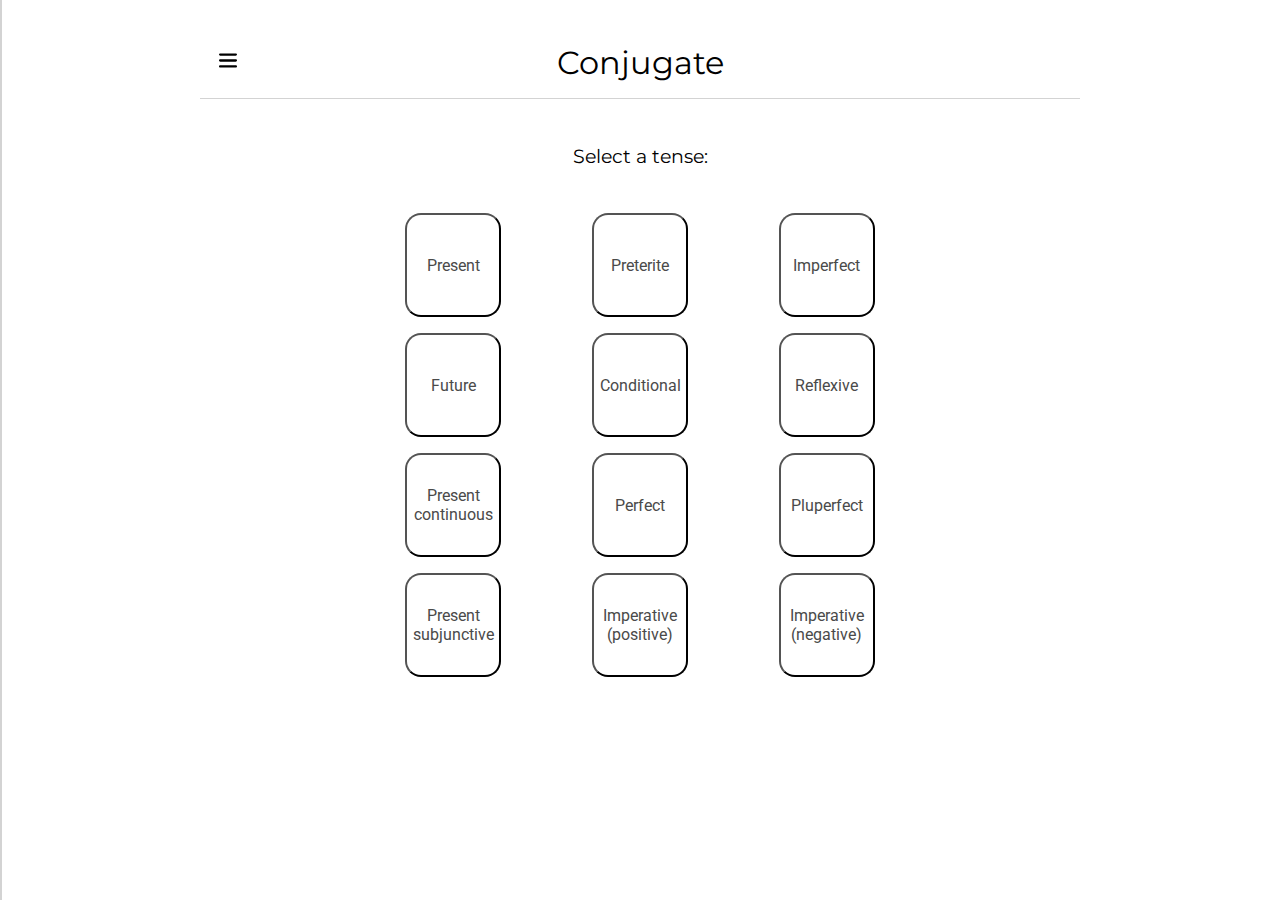
==== app.html @ 7dacc498 "tidying up CSS" ====
<!DOCTYPE html>
<html lang="en">
  <head>
    <meta charset="UTF-8" />
    <meta
      name="description"
      content="Practice conjugating regular and irregular verbs with our interactive verb table application."
    />
    <meta http-equiv="X-UA-Compatible" content="IE=edge" />
    <meta name="viewport" content="width=device-width, initial-scale=1.0" />
    <title>Conjugator - Practice</title>
    <!-- CUSTOM CSS -->
    <link rel="stylesheet" href="./css/main.css" />
    <link rel="stylesheet" href="./css/specifics.css" />
    <!-- GOOGLE FONTS -->
    <link rel="preconnect" href="https://fonts.googleapis.com" />
    <link rel="preconnect" href="https://fonts.gstatic.com" crossorigin />
    <link
      href="https://fonts.googleapis.com/css2?family=Montserrat:ital,wght@0,400;0,700;1,400&family=Roboto:ital,wght@0,300;0,700;1,300&display=swap"
      rel="stylesheet"
    />
    <!-- JQUERY -->
    <script src="https://ajax.googleapis.com/ajax/libs/jquery/3.6.0/jquery.min.js"></script>
    <script>
      $(function () {
        $("#js-header").load("header.html");
      });
    </script>
  </head>
  <body>
    <!-- HEADER -->
    <header id="js-header"></header>
    <main>
      <!-- APPLICATION - MENU-->
      <figure id="app-menu">
        <figcaption id="app-menu-title">Select a tense:</figcaption>
        <div id="app-menu-grid">
          <button class="menu-btn" id="pres">Present</button>
          <button class="menu-btn" id="pret">Preterite</button>
          <button class="menu-btn" id="imperf">Imperfect</button>
          <button class="menu-btn" id="fut">Future</button>
          <button class="menu-btn" id="cond">Conditional</button>
          <button class="menu-btn" id="ref">Reflexive</button>
          <button class="menu-btn" id="presCon">Present continuous</button>
          <button class="menu-btn" id="perf">Perfect</button>
          <button class="menu-btn" id="pluperf">Pluperfect</button>
          <button class="menu-btn" id="presSubj">Present subjunctive</button>
          <button class="menu-btn" id="imperaPos">Imperative (positive)</button>
          <button class="menu-btn" id="imperaNeg">Imperative (negative)</button>
        </div>
      </figure>
      <!-- APPLICATION - PRACTICE -->
      <figure id="app">
        <button id="quit-btn">x</button>
        <table id="app-body">
          <caption id="app-title">
            UPDATE
          </caption>
          <thead>
            <tr>
              <th scope="col">Person</th>
              <th scope="col" id="title-ending">?</th>
              <th scope="col">Example</th>
            </tr>
          </thead>
          <tbody>
            <tr>
              <td id="yo-per">yo</td>
              <td id="yo-end"></td>
              <td id="yo-ex"></td>
            </tr>
            <tr>
              <td id="tú-per">tú</td>
              <td id="tú-end"></td>
              <td id="tú-ex"></td>
            </tr>
            <tr>
              <td id="él/ella-per">él/ella</td>
              <td id="él/ella-end"></td>
              <td id="él/ella-ex"></td>
            </tr>
            <tr>
              <!-- div allows control of row height for multiline text -->
              <td id="nosotros/nosotras-per"><div>nosotros/nosotras</div></td>
              <td id="nosotros/nosotras-end"></td>
              <td>
                <!-- id attached to div instead of td to ensure div rules are applied to text added through javascript -->
                <div id="nosotros/nosotras-ex"></div>
              </td>
            </tr>
            <tr>
              <!-- div allows control of row height for multiline text -->
              <td id="vosotros/vosotras-per"><div>vosotros/vosotras</div></td>
              <td id="vosotros/vosotras-end"></td>
              <td id="vosotros/vosotras-ex"></td>
            </tr>
            <tr>
              <td id="ellos/ellas-per">ellos/ellas</td>
              <td id="ellos/ellas-end"></td>
              <td id="ellos/ellas-ex"></td>
            </tr>
          </tbody>
          <tfoot>
            <tr>
              <td colspan="3">
                <button id="show-ans">Show answer</button>
                <button id="got-it">Got it!</button>
                <button id="try-again">Try again</button>
              </td>
            </tr>
          </tfoot>
        </table>
      </figure>
      <!-- SCORE SCREEN -->
      <div id="score-container">
        <p id="score">UPDATE</p>
        <button id="score-back-btn">Back</button>
      </div>
    </main>
    <!-- CUSTOM JAVASCRIPT -->
    <script src="./js/app.js"></script>
    <script src="./js/tense-dicts.js"></script>
  </body>
</html>
---- css/main.css ----
/* | CUSTOM PROPERTIES */

:root {
  --heading-font: "Montserrat", sans-serif;
  --paragraph-font: "Roboto", sans-serif;
  --paragraph-color: rgb(74, 74, 74);
  --my-red: rgb(211, 62, 67);
  --my-green: rgb(73, 159, 104);
  --my-blue: rgb(110, 68, 255);
}

/* | GENERAL STYLES */

main {
  margin: 1vh 3vw;
}

h1, h2, h3 {
  font-family: var(--heading-font);
  font-weight: normal;
}

p {
  font-family: var(--paragraph-font);
  color: var(--paragraph-color);
  font-size: 1em;
  line-height: 1.5em;
}

a:link, a:visited {
  color: var(--my-blue)
}

ul, ol {
  font-family: var(--paragraph-font);
  color: var(--paragraph-color);
  font-size: 1em;
  line-height: 1.5em;
}

table {
  table-layout: fixed;
  border-collapse: collapse;
  text-align: center;
  box-sizing: border-box;
  font-family: var(--heading-font); /* default to ensure captions etc. get captured */
}

th {
  font-family: var(--heading-font);
  font-weight: normal;
}

td {
  font-family: var(--paragraph-font);
  color: var(--paragraph-color);
  height: 1.5em;
  border: solid 2px black;
  word-wrap: break-word;
}

/* | UTILITIES */

.title {
  font-size: 2em;
}

/* | RESPONSIVE DESIGN */

@media screen and (min-width: 950px) {

  html {
    margin: 2vh 15vw;
  }

  main {
    margin: 1vh 10vw;
  }

}

@media screen and (min-width: 550px) and (max-width: 949px) {

  html {
    margin: 2vh 10vw;
  }

  main {
    margin: 1vh 7.5vw;
  }
}
---- css/specifics.css ----
/* | HEADER */

/* || Javascript header load */
#js-header {
  height: 8vh;
  border-bottom: 1px solid lightgrey;
  display: flex;
  align-items: center;
  justify-content: center;
  font-family: var(--heading-font);
}

/* || Header flexbox */

/* Set flex-grow for left and right divs (operating as spans) to 1, meaning:
  -only these divs will grow
  -they both get same widths - and will eventually distribute available space
  -center element will always be perfectly centered
    */
#nav-open-btn-container {
  flex: 1;
  /* border: 2px solid red; */
}

#header-title {
  flex: 4;
  text-align: center;
  text-decoration: none;
  color: black;
  /* border: 2px solid blue; */
}

#header-flex-dummy {
  flex: 1;
  /* border: 2px solid green; */
}

/* || Nav-sidebar */

/* Sidebar open button */
#nav-open-btn {
  width: 2.2em;
  border: none;
  background: none;
  margin-left: 1em;
  z-index: 1;
  cursor: pointer;
}

/* || Sidebar menu */

#nav-sidebar {
  height: 100%;
  width: 0; /* 0 width - change this with JavaScript for on open */
  position: fixed;
  z-index: 1;
  top: 0;
  left: 0;
  background-color: white;
  border: 1px solid lightgrey;
  overflow-x: hidden; /* Disable horizontal scroll */
  padding-top: 4em;
  transition: 0.5s;
}

/* || Sidebar close button */

#nav-sidebar #nav-close-btn {
  position: absolute;
  top: 0;
  right: 0.7em;
  font-size: 2.2em;
  margin-left: 1em;
}

/* || Sidebar menu links */

#nav-sidebar a {
  padding: 0.5em 0.5em 0.5em 1.5em;
  text-decoration: none;
  font-size: 1.5em;
  color: var(--paragraph-color);
  display: block;
  transition: 0.3s;
}

/* | LEARN PAGE */

#learn-article table{
  width: 100%;
  margin-bottom: 1em;
  border: 1px solid lightgrey;
}
  
.ar-end{
  color: var(--my-red);
}
  
.er-end{
  color: var(--my-green);
}
  
.ir-end{
  color: var(--my-blue);
}
  
#learn-nav{
  font-family: var(--heading-font);
  padding: 0.5em;
  border: 1px solid lightgrey;
  border-radius: 1em;
}
  
#learn-nav ul{
  margin: 0; 
  padding: 0;
  list-style-type: none;
  line-height: 2em;
}
  
.to-top{
  display: block;
  margin-bottom: 1.5em;
  font-family: var(--paragraph-font);
}

/* | APP PAGE */

/* || App menu */

#app-menu-title {
  text-align: center;
  font-family: var(--heading-font);
  font-size: 1.2em;
  margin: 5vh;
}

#app-menu-grid {
  display: grid;
  height: 100%;
  width: 100%;
  margin: 0 auto;
  grid-template-columns: repeat(3, 1fr);
  gap: 1em;
  justify-content: center;
}

#app-menu-grid button {
  font-family: var(--paragraph-font);
  color: var(--paragraph-color);
  border-radius: 1em;
  font-size: 1em;
  background-color: white;
  height: 6.5em;
  width: 6em;
  margin: 0 auto;
}

/* ||| App */

#app {
  display: none;
  position: relative;
  box-sizing: border-box;
  width: 100%;
  margin: 1em auto;
  border: 1px solid var(--paragraph-color);
  border-radius: 1em;
  font-size: 1em;
  padding: 0.5em;
}

#app-title {
  margin: 0.2em auto;
  /* border: 2px solid green; */
}

#app-body{
  width: 100%;
  height: 77vh;
  table-layout: fixed;
  /* border: 2px solid red; */
}

#quit-btn {
  position: absolute;
  right: 0;
  top: 0;
  margin: 1vw;
  border-radius: 0.6em;
  font-family: var(--paragraph-font);
  font-size: 1em;
  background-color: white;
}

/* height property prevents row expanding for multiline text (can only set max height on div, not on td). NOTE that for nosotros/nosotras-ex, the id in the html file is attached to the div, rather than the td, to ensure that it's caught as well when the text is added via javascript.

transform property balances text displacement caused by div */
td div {
  height: 1.5em;
  transform: translateY(-0.5em);
  font-family: var(--paragraph-font);
}

/* Generic button code  */
td button {
  font-size: 1em;
  font-family: var(--paragraph-font);
  padding: 0.3em;
  border-radius: 0.7em;
  height: 2.8em;
  margin: auto 0;
}

#show-ans {
  display: inline-block;
  background-color: white;
}

#got-it {
  display: none;
  width: 33.3%;
  background-color: white;
  color: var(--my-green);
}

#try-again {
  display: none;
  width: 33.3%;
  background-color: white;
  color: var(--my-red);
}

/* || Score screen */

#score-container {
  display: none;
  flex-direction: column;
  box-sizing: border-box;
  height: 85vh;
  align-items: center;
  justify-content: center;
}

#score {
  font-size: 1.6em;
}

#score-back-btn {
  font-size: 1.3em;
  font-family: var(--paragraph-font);
  padding: 0.4em;
  border-radius: 0.7em;
}

/* | REPONSIVE DESIGN */

@media screen and (min-width: 650px) {
  #nav-sidebar a {
    font-size: 1.5em;
  }

  #nav-sidebar a:hover {
    color: #f1f1f1;
  }

  #learn-article table {
    width: 70%;
  }
}

@media screen and (min-width: 650px) and (max-width: 949px) {
  #learn-article table {
    width: 80%;
  }

}
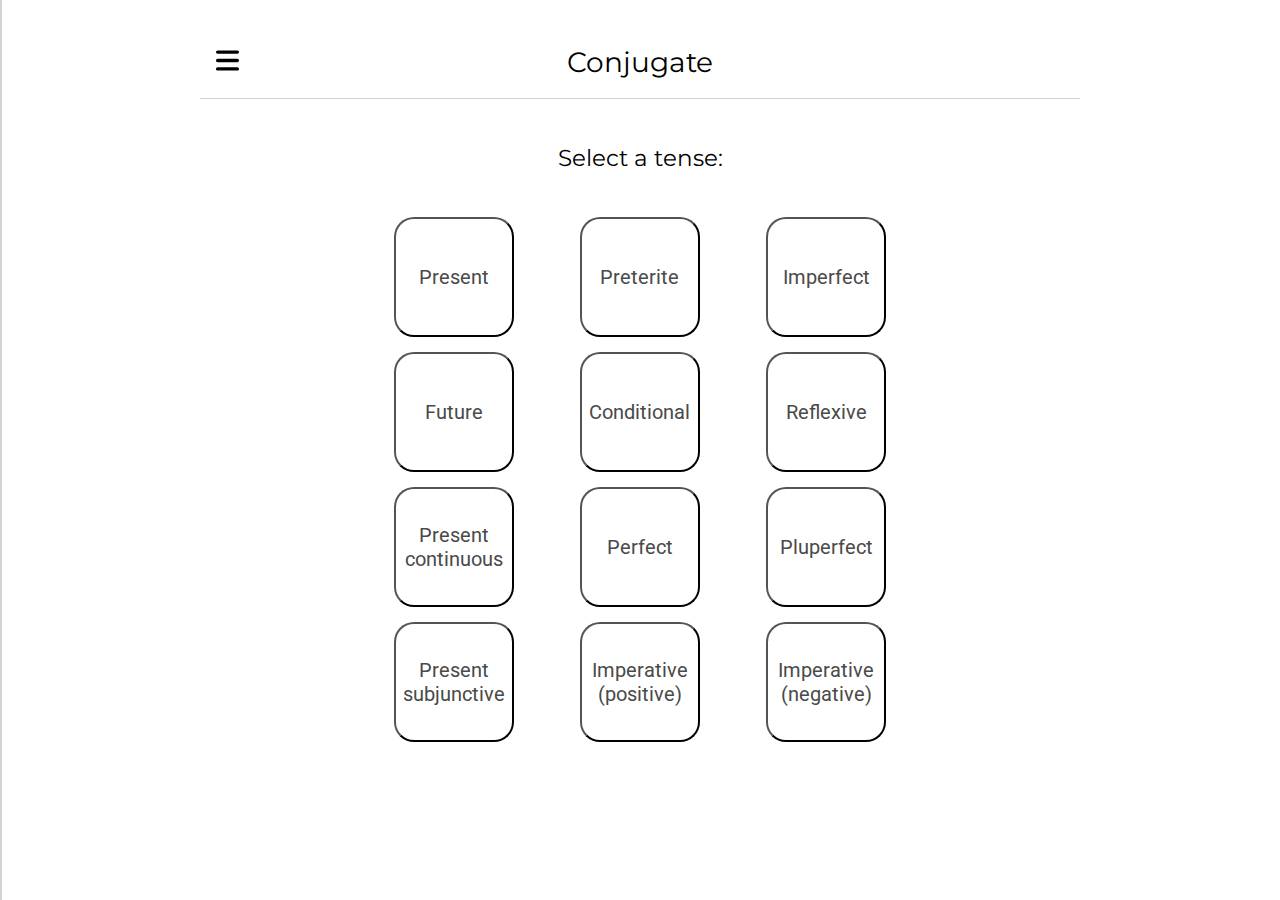
==== commit d6185d1b: "test page added; coming soon tooltips removed" ====
--- a/app.html
+++ b/app.html
@@ -4,7 +4,7 @@
     <meta charset="UTF-8" />
     <meta
       name="description"
-      content="Practice conjugating regular and irregular verbs with our interactive verb table application."
+      content="Practice what you've learned with our interactive verb table application."
     />
     <meta http-equiv="X-UA-Compatible" content="IE=edge" />
     <meta name="viewport" content="width=device-width, initial-scale=1.0" />
@@ -65,39 +65,37 @@
           </thead>
           <tbody>
             <tr>
-              <td id="yo-per">yo</td>
-              <td id="yo-end"></td>
-              <td id="yo-ex"></td>
+              <td><div id="yo-per">yo</div></td>
+              <td><div id="yo-end"></div></td>
+              <!-- divs allow control of row height for multiline text -->
+              <!-- id attached to div instead of td to ensure div rules are applied to text added through javascript -->
+              <td><div id="yo-ex"></div></td>
             </tr>
             <tr>
-              <td id="tú-per">tú</td>
-              <td id="tú-end"></td>
-              <td id="tú-ex"></td>
+              <td><div id="tú-per">tú</div></td>
+              <td><div id="tú-end"></div></td>
+              <td><div id="tú-ex"></div></td>
             </tr>
             <tr>
-              <td id="él/ella-per">él/ella</td>
-              <td id="él/ella-end"></td>
-              <td id="él/ella-ex"></td>
+              <td><div id="él/ella-per">él/ella</div></td>
+              <td><div id="él/ella-end"></div></td>
+              <td><div id="él/ella-ex"></div></td>
+            </tr>
+            <tr>
+              <td><div id="nosotros/nosotras-per">nosotros/nosotras</div></td>
+              <td><div id="nosotros/nosotras-end"></div></td>
+              <td><div id="nosotros/nosotras-ex"></div></td>
             </tr>
             <tr>
               <!-- div allows control of row height for multiline text -->
-              <td id="nosotros/nosotras-per"><div>nosotros/nosotras</div></td>
-              <td id="nosotros/nosotras-end"></td>
-              <td>
-                <!-- id attached to div instead of td to ensure div rules are applied to text added through javascript -->
-                <div id="nosotros/nosotras-ex"></div>
-              </td>
+              <td><div id="vosotros/vosotras-per">vosotros/vosotras</div></td>
+              <td><div id="vosotros/vosotras-end"></div></td>
+              <td><div id="vosotros/vosotras-ex"></div></td>
             </tr>
             <tr>
-              <!-- div allows control of row height for multiline text -->
-              <td id="vosotros/vosotras-per"><div>vosotros/vosotras</div></td>
-              <td id="vosotros/vosotras-end"></td>
-              <td id="vosotros/vosotras-ex"></td>
-            </tr>
-            <tr>
-              <td id="ellos/ellas-per">ellos/ellas</td>
-              <td id="ellos/ellas-end"></td>
-              <td id="ellos/ellas-ex"></td>
+              <td><div id="ellos/ellas-per">ellos/ellas</div></td>
+              <td><div id="ellos/ellas-end"></div></td>
+              <td><div id="ellos/ellas-ex"></div></td>
             </tr>
           </tbody>
           <tfoot>
--- a/css/main.css
+++ b/css/main.css
@@ -11,31 +11,59 @@
 
 /* | GENERAL STYLES */
 
+html {
+  /* base figure for rem calculations; see https://developer.mozilla.org/en-US/docs/Learn/CSS/Styling_text/Fundamentals */
+  font-size: 10px;
+}
+
 main {
   margin: 1vh 3vw;
 }
 
-h1, h2, h3 {
+h1 {
   font-family: var(--heading-font);
   font-weight: normal;
+  font-size: 2.75rem;
 }
 
-p {
+h2 {
+  font-family: var(--heading-font);
+  font-weight: normal;
+  font-size: 2.5rem;
+}
+
+h3 {
+  font-family: var(--heading-font);
+  font-weight: normal;
+  font-size: 2.25rem;
+}
+
+p, li {
   font-family: var(--paragraph-font);
   color: var(--paragraph-color);
-  font-size: 1em;
-  line-height: 1.5em;
+  font-size: 2rem;
+  line-height: 1.5;
 }
 
-a:link, a:visited {
-  color: var(--my-blue)
+a, a:visited {
+  color: var(--my-blue);
+  font-size: 2rem;
 }
 
-ul, ol {
+a:active {
+  opacity: 0.5;
+}
+
+/* Replaced with li rule above */
+/* ul, ol {
   font-family: var(--paragraph-font);
   color: var(--paragraph-color);
-  font-size: 1em;
-  line-height: 1.5em;
+  font-size: 2rem;
+  line-height: 1.5;
+} */
+
+span {
+  white-space: pre; /* prevents Learn page verb ending descriptions from spilling over lines */
 }
 
 table {
@@ -43,7 +71,8 @@
   border-collapse: collapse;
   text-align: center;
   box-sizing: border-box;
-  font-family: var(--heading-font); /* default to ensure captions etc. get captured */
+  font-family: var(--heading-font); /* default to ensure captions etc. are caught */
+  font-size: 1.5rem;
 }
 
 th {
@@ -54,18 +83,33 @@
 td {
   font-family: var(--paragraph-font);
   color: var(--paragraph-color);
-  height: 1.5em;
-  border: solid 2px black;
+  /* height: 1.5rem; */
+  /* border: solid 2px black; */
   word-wrap: break-word;
 }
 
 /* | UTILITIES */
 
 .title {
-  font-size: 2em;
+  font-size: 2.75rem;
+}
+
+.table-spaced td {
+  padding: 0.5rem;
 }
 
 /* | RESPONSIVE DESIGN */
+
+@media screen and (min-width: 550px) {
+
+  html {
+    margin: 2vh 10vw;
+  }
+
+  main {
+    margin: 1vh 7.5vw;
+  }
+}
 
 @media screen and (min-width: 950px) {
 
@@ -77,15 +121,4 @@
     margin: 1vh 10vw;
   }
 
-}
-
-@media screen and (min-width: 550px) and (max-width: 949px) {
-
-  html {
-    margin: 2vh 10vw;
-  }
-
-  main {
-    margin: 1vh 7.5vw;
-  }
 }--- a/css/specifics.css
+++ b/css/specifics.css
@@ -3,7 +3,7 @@
 /* || Javascript header load */
 #js-header {
   height: 8vh;
-  border-bottom: 1px solid lightgrey;
+  border-bottom: 0.1rem solid lightgrey;
   display: flex;
   align-items: center;
   justify-content: center;
@@ -12,7 +12,7 @@
 
 /* || Header flexbox */
 
-/* Set flex-grow for left and right divs (operating as spans) to 1, meaning:
+/* Sets flex-grow for left and right divs (operating as spans) to 1, meaning:
   -only these divs will grow
   -they both get same widths - and will eventually distribute available space
   -center element will always be perfectly centered
@@ -39,10 +39,10 @@
 
 /* Sidebar open button */
 #nav-open-btn {
-  width: 2.2em;
+  width: 3.5rem;
   border: none;
   background: none;
-  margin-left: 1em;
+  margin-left: 1rem;
   z-index: 1;
   cursor: pointer;
 }
@@ -57,10 +57,14 @@
   top: 0;
   left: 0;
   background-color: white;
-  border: 1px solid lightgrey;
+  border: 0.1rem solid lightgrey;
   overflow-x: hidden; /* Disable horizontal scroll */
-  padding-top: 4em;
+  padding-top: 4rem;
   transition: 0.5s;
+}
+
+#nav-sidebar a:hover {
+  color: #f1f1f1;
 }
 
 /* || Sidebar close button */
@@ -68,28 +72,64 @@
 #nav-sidebar #nav-close-btn {
   position: absolute;
   top: 0;
-  right: 0.7em;
-  font-size: 2.2em;
-  margin-left: 1em;
+  right: 1.5rem;
+  font-size: 5rem;
+  padding: 0;
+  /* border: 2px solid black; */
 }
 
 /* || Sidebar menu links */
 
 #nav-sidebar a {
-  padding: 0.5em 0.5em 0.5em 1.5em;
+  padding: 1rem 1rem 1rem 2.5rem;
   text-decoration: none;
-  font-size: 1.5em;
+  font-size: 2rem;
   color: var(--paragraph-color);
   display: block;
   transition: 0.3s;
 }
 
+/* || Tooltips */
+
+.tooltip-text {
+  visibility: hidden;
+  background-color: rgba(0,0,0,0.7);
+  color: rgba(255,255,255,1);
+  text-align: center;
+  padding: 0.75rem 0.75rem;
+  border-radius: 2rem;
+  position: absolute;
+  z-index: 1;
+  font-size: 2rem;
+  margin-left: 4rem;
+}
+
+.index-tooltip-text {
+  visibility: hidden;
+  background-color: rgba(0,0,0,0.7);
+  color: rgba(255,255,255,1);
+  text-align: center;
+  padding: 0.75rem 0.75rem;
+  border-radius: 2rem;
+  position: absolute;
+  z-index: 1;
+  font-size: 2rem;
+}
+
+.tooltip:hover .tooltip-text {
+  visibility: visible;
+}
+
+.tooltip:hover .index-tooltip-text {
+  visibility: visible;
+}
+
 /* | LEARN PAGE */
 
 #learn-article table{
   width: 100%;
-  margin-bottom: 1em;
-  border: 1px solid lightgrey;
+  margin-bottom: 1rem;
+  border: 0.1rem solid lightgrey;
 }
   
 .ar-end{
@@ -106,21 +146,21 @@
   
 #learn-nav{
   font-family: var(--heading-font);
-  padding: 0.5em;
-  border: 1px solid lightgrey;
-  border-radius: 1em;
+  padding: 1rem;
+  border: 0.1rem solid lightgrey;
+  border-radius: 2rem;
 }
   
 #learn-nav ul{
   margin: 0; 
   padding: 0;
   list-style-type: none;
-  line-height: 2em;
+  line-height: 2;
 }
   
 .to-top{
   display: block;
-  margin-bottom: 1.5em;
+  margin-bottom: 1.5rem;
   font-family: var(--paragraph-font);
 }
 
@@ -131,28 +171,29 @@
 #app-menu-title {
   text-align: center;
   font-family: var(--heading-font);
-  font-size: 1.2em;
+  font-size: 2.25rem;
   margin: 5vh;
 }
 
 #app-menu-grid {
   display: grid;
+  grid-template-columns: repeat(3, 1fr);
+  gap: 1.5rem;
+  justify-content: center;
   height: 100%;
   width: 100%;
   margin: 0 auto;
-  grid-template-columns: repeat(3, 1fr);
-  gap: 1em;
-  justify-content: center;
+  /* font-size: 2rem; */
 }
 
 #app-menu-grid button {
   font-family: var(--paragraph-font);
   color: var(--paragraph-color);
-  border-radius: 1em;
-  font-size: 1em;
-  background-color: white;
-  height: 6.5em;
-  width: 6em;
+  border-radius: 2rem;
+  font-size: 2rem;
+  background-color: white;
+  height: 12rem;
+  width: 12rem;
   margin: 0 auto;
 }
 
@@ -163,15 +204,16 @@
   position: relative;
   box-sizing: border-box;
   width: 100%;
-  margin: 1em auto;
-  border: 1px solid var(--paragraph-color);
-  border-radius: 1em;
-  font-size: 1em;
-  padding: 0.5em;
+  margin: 1rem auto;
+  border: 0.1rem solid var(--paragraph-color);
+  border-radius: 2rem;
+  /* font-size: 2rem; */
+  padding: 0.5rem;
 }
 
 #app-title {
-  margin: 0.2em auto;
+  margin: 0.2rem auto;
+  font-size: 2rem;
   /* border: 2px solid green; */
 }
 
@@ -179,47 +221,51 @@
   width: 100%;
   height: 77vh;
   table-layout: fixed;
+  font-size: 2rem;
   /* border: 2px solid red; */
 }
 
 #quit-btn {
   position: absolute;
-  right: 0;
-  top: 0;
+  right: 0.5rem;
+  top: 0.5rem;
   margin: 1vw;
-  border-radius: 0.6em;
-  font-family: var(--paragraph-font);
-  font-size: 1em;
-  background-color: white;
-}
-
-/* height property prevents row expanding for multiline text (can only set max height on div, not on td). NOTE that for nosotros/nosotras-ex, the id in the html file is attached to the div, rather than the td, to ensure that it's caught as well when the text is added via javascript.
-
-transform property balances text displacement caused by div */
+  border-radius: 1.5rem;
+  font-family: var(--paragraph-font);
+  font-size: 2rem;
+  background-color: white;
+}
+
+/* height property prevents row expanding for multiline text (can only set max height on div, not on td). NOTE that, in the html, the ids are  attached to the divs, rather than the tds, to ensure that they're caught as well when the text is added via javascript.
+
+can add a transform property to balance text displacement caused by div */
 td div {
-  height: 1.5em;
-  transform: translateY(-0.5em);
+  height: 1.5rem;
+  /* transform: translateY(-0.5rem); */
   font-family: var(--paragraph-font);
 }
 
 /* Generic button code  */
 td button {
-  font-size: 1em;
-  font-family: var(--paragraph-font);
-  padding: 0.3em;
-  border-radius: 0.7em;
-  height: 2.8em;
+  font-size: 2rem;
+  font-family: var(--paragraph-font);
+  padding: 0.3rem;
+  border-radius: 2rem;
+  height: 5.6rem;
   margin: auto 0;
 }
 
 #show-ans {
   display: inline-block;
+  padding-left: 3rem;
+  padding-right: 3rem;
   background-color: white;
 }
 
 #got-it {
   display: none;
   width: 33.3%;
+  margin-right: 0.5rem;
   background-color: white;
   color: var(--my-green);
 }
@@ -227,6 +273,7 @@
 #try-again {
   display: none;
   width: 33.3%;
+  margin-left: 0.5rem;
   background-color: white;
   color: var(--my-red);
 }
@@ -236,42 +283,19 @@
 #score-container {
   display: none;
   flex-direction: column;
+  align-items: center;
+  justify-content: center;
   box-sizing: border-box;
   height: 85vh;
-  align-items: center;
-  justify-content: center;
 }
 
 #score {
-  font-size: 1.6em;
+  font-size: 3rem;
 }
 
 #score-back-btn {
-  font-size: 1.3em;
-  font-family: var(--paragraph-font);
-  padding: 0.4em;
-  border-radius: 0.7em;
-}
-
-/* | REPONSIVE DESIGN */
-
-@media screen and (min-width: 650px) {
-  #nav-sidebar a {
-    font-size: 1.5em;
-  }
-
-  #nav-sidebar a:hover {
-    color: #f1f1f1;
-  }
-
-  #learn-article table {
-    width: 70%;
-  }
-}
-
-@media screen and (min-width: 650px) and (max-width: 949px) {
-  #learn-article table {
-    width: 80%;
-  }
-
-}
+  font-size: 2rem;
+  font-family: var(--paragraph-font);
+  padding: 0.8rem;
+  border-radius: 2rem;
+}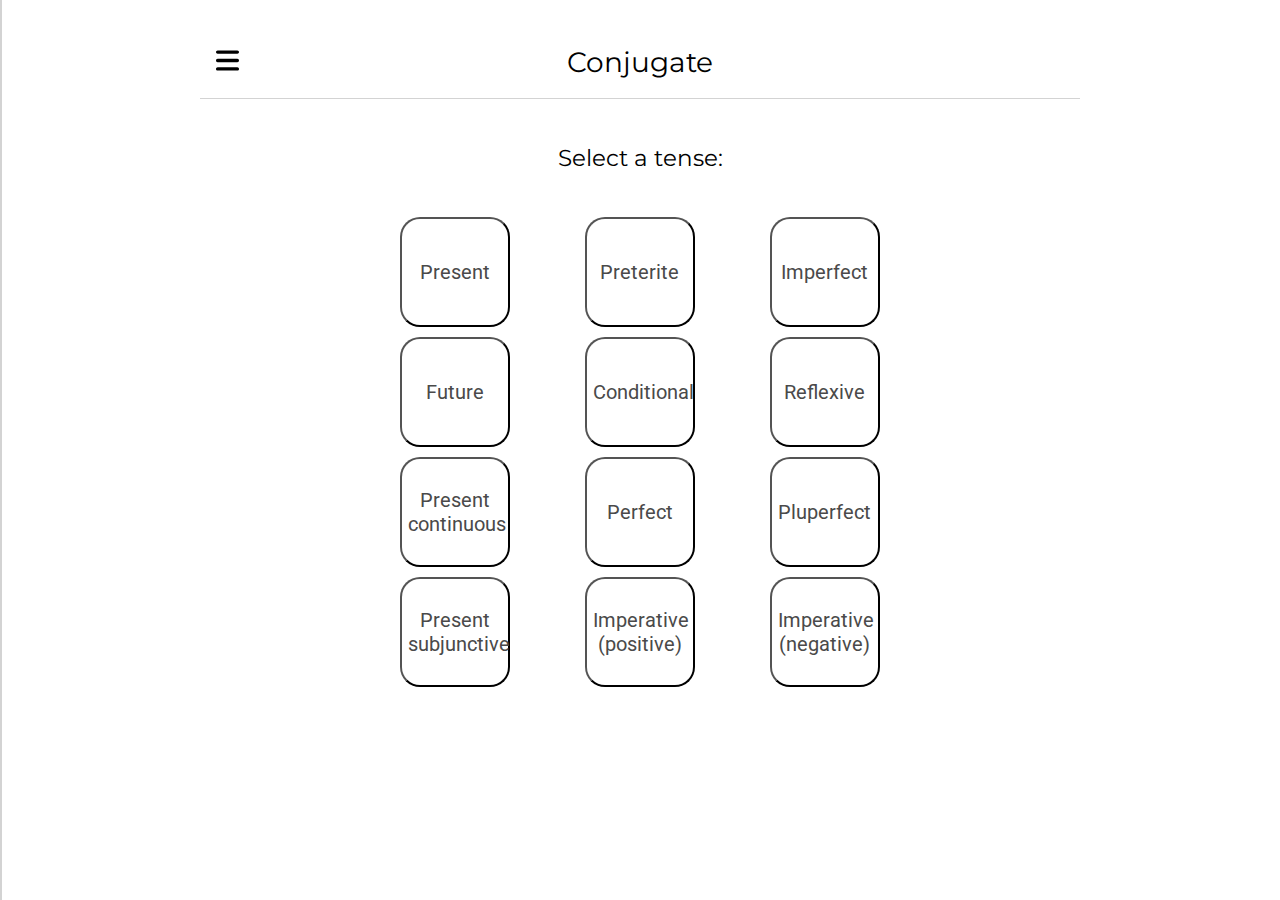
==== commit db4e4e5a: "separated test-back-button from app-back-button  and added test-quit button" ====
--- a/app.html
+++ b/app.html
@@ -26,6 +26,9 @@
         $("#js-header").load("header.html");
       });
     </script>
+    <!-- CUSTOM JAVASCRIPT -->
+    <script src="./js/tense-dicts.js" defer></script>
+    <script src="./js/app.js" defer></script>
   </head>
   <body>
     <!-- HEADER -->
@@ -51,7 +54,7 @@
       </figure>
       <!-- APPLICATION - PRACTICE -->
       <figure id="app">
-        <button id="quit-btn">x</button>
+        <button id="app-quit-btn">x</button>
         <table id="app-body">
           <caption id="app-title">
             UPDATE
@@ -110,13 +113,10 @@
         </table>
       </figure>
       <!-- SCORE SCREEN -->
-      <div id="score-container">
-        <p id="score">UPDATE</p>
-        <button id="score-back-btn">Back</button>
+      <div id="app-score-container">
+        <p id="app-score">UPDATE</p>
+        <button id="app-score-back-btn">Back</button>
       </div>
     </main>
-    <!-- CUSTOM JAVASCRIPT -->
-    <script src="./js/app.js"></script>
-    <script src="./js/tense-dicts.js"></script>
   </body>
 </html>
--- a/css/specifics.css
+++ b/css/specifics.css
@@ -89,41 +89,6 @@
   transition: 0.3s;
 }
 
-/* || Tooltips */
-
-.tooltip-text {
-  visibility: hidden;
-  background-color: rgba(0,0,0,0.7);
-  color: rgba(255,255,255,1);
-  text-align: center;
-  padding: 0.75rem 0.75rem;
-  border-radius: 2rem;
-  position: absolute;
-  z-index: 1;
-  font-size: 2rem;
-  margin-left: 4rem;
-}
-
-.index-tooltip-text {
-  visibility: hidden;
-  background-color: rgba(0,0,0,0.7);
-  color: rgba(255,255,255,1);
-  text-align: center;
-  padding: 0.75rem 0.75rem;
-  border-radius: 2rem;
-  position: absolute;
-  z-index: 1;
-  font-size: 2rem;
-}
-
-.tooltip:hover .tooltip-text {
-  visibility: visible;
-}
-
-.tooltip:hover .index-tooltip-text {
-  visibility: visible;
-}
-
 /* | LEARN PAGE */
 
 #learn-article table{
@@ -178,12 +143,13 @@
 #app-menu-grid {
   display: grid;
   grid-template-columns: repeat(3, 1fr);
-  gap: 1.5rem;
+  gap: 1rem;
   justify-content: center;
   height: 100%;
   width: 100%;
-  margin: 0 auto;
+  /* margin: 0 auto; */
   /* font-size: 2rem; */
+  /* border: 2px solid green; */
 }
 
 #app-menu-grid button {
@@ -192,8 +158,8 @@
   border-radius: 2rem;
   font-size: 2rem;
   background-color: white;
-  height: 12rem;
-  width: 12rem;
+  height: 11rem;
+  width: 11rem;
   margin: 0 auto;
 }
 
@@ -225,7 +191,7 @@
   /* border: 2px solid red; */
 }
 
-#quit-btn {
+#app-quit-btn {
   position: absolute;
   right: 0.5rem;
   top: 0.5rem;
@@ -278,9 +244,9 @@
   color: var(--my-red);
 }
 
-/* || Score screen */
-
-#score-container {
+/* || App score screen */
+
+#app-score-container {
   display: none;
   flex-direction: column;
   align-items: center;
@@ -289,13 +255,106 @@
   height: 85vh;
 }
 
-#score {
+#app-score {
   font-size: 3rem;
 }
 
-#score-back-btn {
+#app-score-back-btn {
   font-size: 2rem;
   font-family: var(--paragraph-font);
   padding: 0.8rem;
   border-radius: 2rem;
+}
+
+/* ||| TEST PAGE */
+
+#test {
+  display: block;
+  position: relative;
+  box-sizing: border-box;
+  width: 100%;
+  margin-top: 15rem;
+  padding-top: 2rem;
+  padding-bottom: 2rem;
+  margin-left: auto;
+  margin-right: auto;
+  border: 0.1rem solid var(--paragraph-color);
+}
+
+#test-quit-btn {
+  position: absolute;
+  right: 0.5rem;
+  top: 0.5rem;
+  margin: 1vw;
+  border-radius: 1.5rem;
+  font-family: var(--paragraph-font);
+  font-size: 2rem;
+  background-color: white;
+}
+
+#test-body {
+  margin: auto;
+  width: 100%;
+  font-size: 2.5rem;
+  /* border: 2px solid red; */
+}
+
+#test-body thead {
+  height: 7.5rem;
+  /* border: 2px solid green; */
+}
+
+#tense {
+  width: 100%;
+  font-weight: bold;
+}
+
+#test-body td {
+  height: 7.5rem;
+  /* border: 2px solid blue; */
+}
+
+#test-show-ans {
+  display: inline-block;
+  padding-left: 3rem;
+  padding-right: 3rem;
+  background-color: white;
+}
+
+#test-got-it {
+  display: none;
+  width: 33.3%;
+  margin-right: 0.5rem;
+  background-color: white;
+  color: var(--my-green);
+}
+
+#test-not-it {
+  display: none;
+  width: 33.3%;
+  margin-left: 0.5rem;
+  background-color: white;
+  color: var(--my-red);
+}
+
+/* || Test score screen */
+
+#test-score-container {
+  display: none;
+  flex-direction: column;
+  align-items: center;
+  justify-content: center;
+  box-sizing: border-box;
+  height: 85vh;
+}
+
+#test-score {
+  font-size: 3rem;
+}
+
+#test-score-back-btn {
+  font-size: 2rem;
+  font-family: var(--paragraph-font);
+  padding: 0.8rem;
+  border-radius: 2rem;
 }